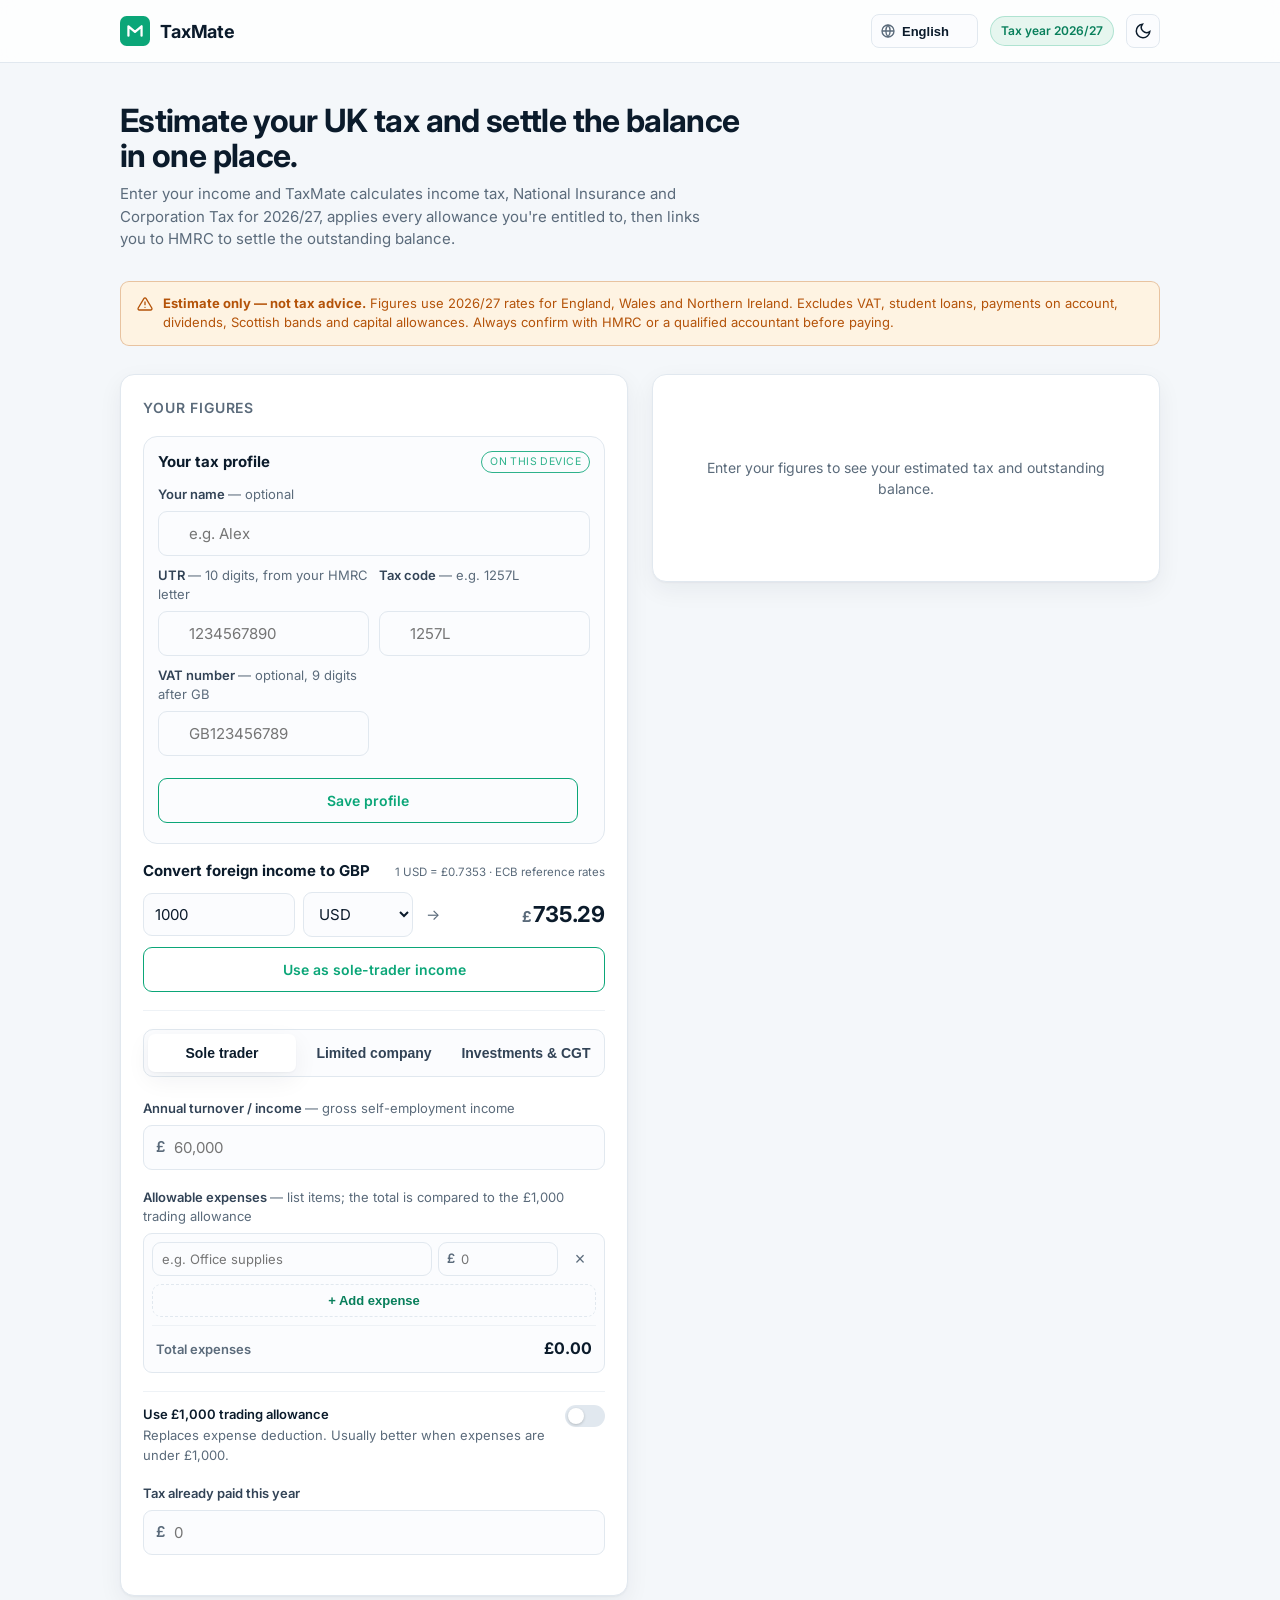
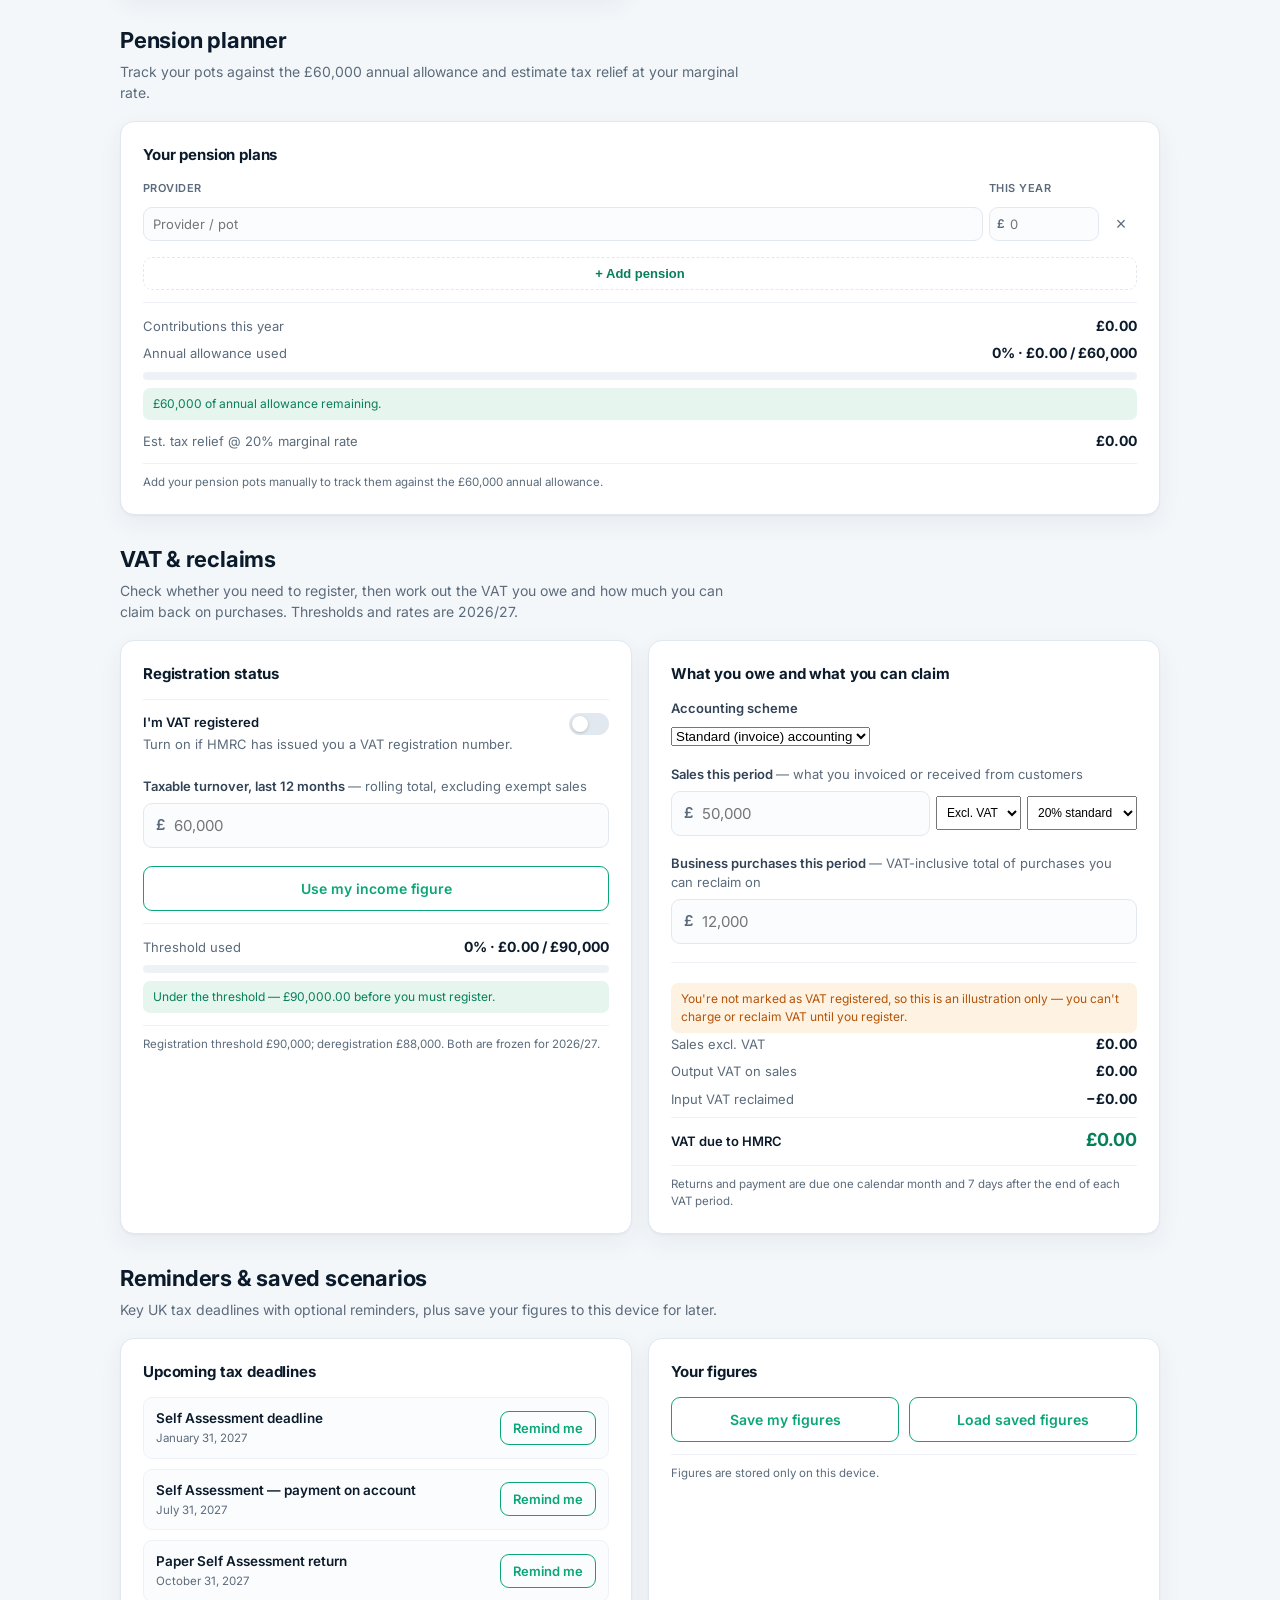
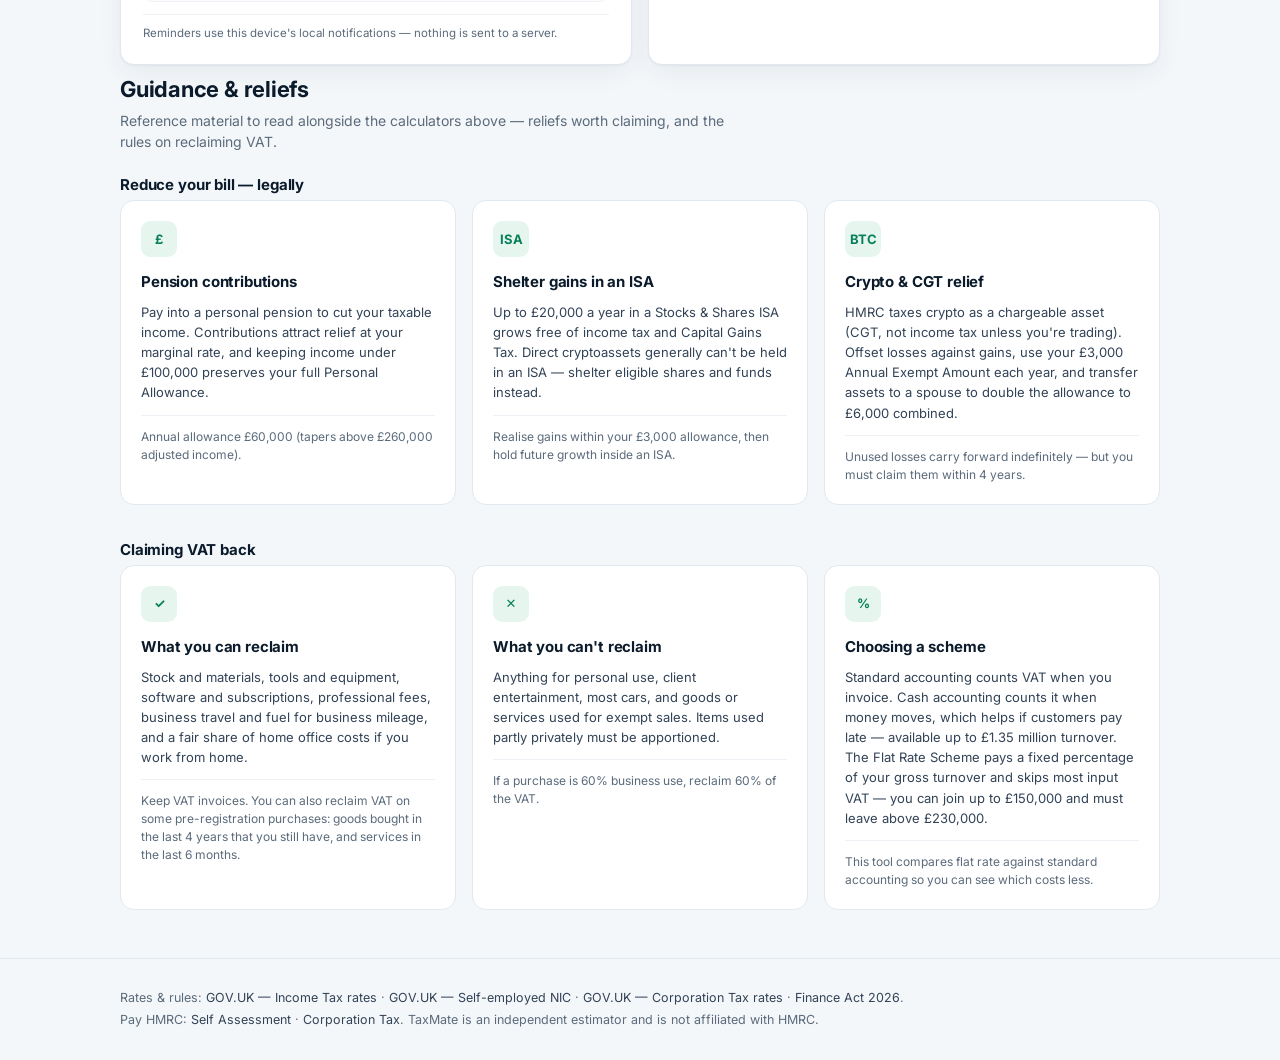
==== index.html @ 987acacc "add app files" ====
<!DOCTYPE html>
<html lang="en-GB">
<head>
<meta charset="UTF-8" />
<meta name="viewport" content="width=device-width, initial-scale=1.0" />
<title>TaxMate — UK Tax Estimator & Payment Hub</title>
<meta name="description" content="Estimate UK tax for sole traders and limited companies (2026/27) and generate a payment link for your outstanding balance." />
<link rel="preconnect" href="https://fonts.googleapis.com" />
<link rel="preconnect" href="https://fonts.gstatic.com" crossorigin />
<link href="https://fonts.googleapis.com/css2?family=Inter:wght@400;500;600;700&display=swap" rel="stylesheet" />
<link rel="stylesheet" href="styles.css" />
<link rel="icon" href="data:image/svg+xml,%3Csvg xmlns='http://www.w3.org/2000/svg' viewBox='0 0 32 32'%3E%3Crect width='32' height='32' rx='7' fill='%230BA678'/%3E%3Cpath d='M9 21V11l7 6 7-6v10' fill='none' stroke='%23fff' stroke-width='2.4' stroke-linecap='round' stroke-linejoin='round'/%3E%3C/svg%3E" />
<link rel="manifest" href="manifest.webmanifest" />
<meta name="theme-color" content="#0BA678" />
<link rel="apple-touch-icon" href="icons/apple-touch-icon.png" />
</head>
<body>
<header class="site">
  <div class="wrap header-row">
    <div class="brand">
      <svg viewBox="0 0 32 32" fill="none" aria-hidden="true">
        <rect width="32" height="32" rx="7" fill="var(--accent)"/>
        <path d="M9 21V11l7 6 7-6v10" fill="none" stroke="#fff" stroke-width="2.4" stroke-linecap="round" stroke-linejoin="round"/>
      </svg>
      <span class="brand-name">TaxMate</span>
    </div>
    <div class="header-right">
      <div class="lang-wrap">
        <span class="lang-globe" aria-hidden="true">
          <svg viewBox="0 0 24 24" width="16" height="16" fill="none" stroke="currentColor" stroke-width="2"><circle cx="12" cy="12" r="9"/><path d="M3 12h18M12 3a14 14 0 0 1 0 18M12 3a14 14 0 0 0 0 18"/></svg>
        </span>
        <select id="langSelect" class="lang-select" data-i18n-aria="langLabel" aria-label="Choose language"></select>
      </div>
      <span class="badge" data-i18n="taxYear">Tax year 2026/27</span>
      <button class="theme-btn" id="themeBtn" data-i18n-aria="toggleTheme" aria-label="Toggle theme">
        <svg id="themeIcon" width="18" height="18" viewBox="0 0 24 24" fill="none" stroke="currentColor" stroke-width="2" stroke-linecap="round"><path d="M21 12.79A9 9 0 1 1 11.21 3 7 7 0 0 0 21 12.79z"/></svg>
      </button>
    </div>
  </div>
</header>

<main class="wrap">
  <section class="hero">
    <h1 data-i18n="heroTitle">Estimate your UK tax and settle the balance in one place.</h1>
    <p class="sub" data-i18n="heroSub">Enter your income and TaxMate calculates income tax, National Insurance and Corporation Tax for 2026/27, applies every allowance you're entitled to, then hands you a payment link for the outstanding balance.</p>
  </section>

  <div class="disclaimer">
    <svg width="16" height="16" viewBox="0 0 24 24" fill="none" stroke="currentColor" stroke-width="2" stroke-linecap="round"><path d="M10.29 3.86 1.82 18a2 2 0 0 0 1.71 3h16.94a2 2 0 0 0 1.71-3L13.71 3.86a2 2 0 0 0-3.42 0z"/><line x1="12" y1="9" x2="12" y2="13"/><line x1="12" y1="17" x2="12.01" y2="17"/></svg>
    <span data-i18n-html="disclaimer">Estimate only — not tax advice. Figures use 2026/27 rates for England, Wales and Northern Ireland. Excludes VAT, student loans, payments on account, dividends, Scottish bands and capital allowances. Always confirm with HMRC or a qualified accountant before paying.</span>
  </div>

  <div class="grid">
    <!-- INPUTS -->
    <section class="panel panel-pad">
      <h2 data-i18n="yourFigures">Your figures</h2>

      <!-- On-device tax profile (account) -->
      <div class="profile-card">
        <div class="profile-head">
          <h3 data-i18n="profileTitle">Your tax profile</h3>
          <span class="profile-tag" data-i18n="profileTag">On this device</span>
        </div>
        <div class="profile-grid">
          <div class="field">
            <label for="name-input"><span data-i18n="profileName">Your name</span> <span class="hint" data-i18n="profileNameHint">— optional</span></label>
            <input type="text" id="name-input" placeholder="e.g. Alex" autocomplete="name" />
          </div>
          <div class="field">
            <label for="utr-input"><span data-i18n="profileUtr">UTR</span> <span class="hint" data-i18n="profileUtrHint">— 10 digits, from your HMRC letter</span></label>
            <input type="text" id="utr-input" inputmode="numeric" pattern="[0-9]{10}" maxlength="10" placeholder="1234567890" autocomplete="off" />
          </div>
          <div class="field">
            <label for="taxcode-input"><span data-i18n="profileTaxCode">Tax code</span> <span class="hint" data-i18n="profileTaxCodeHint">— e.g. 1257L</span></label>
            <input type="text" id="taxcode-input" placeholder="1257L" autocomplete="off" />
          </div>
          <div class="field">
            <label for="vatno-input"><span data-i18n="profileVatNo">VAT number</span> <span class="hint" data-i18n="profileVatNoHint">optional, 9 digits after GB</span></label>
            <input type="text" id="vatno-input" placeholder="GB123456789" autocomplete="off" />
          </div>
        </div>
        <div class="profile-actions">
          <button type="button" class="btn ghost" id="saveProfile" data-i18n="saveProfile">Save profile</button>
          <span class="profile-status" id="profileStatus"></span>
        </div>
        <div class="profile-note" id="profileNote"></div>
      </div>

      <!-- Convert foreign income to GBP (live ECB rates) -->
      <div class="fx-top">
        <div class="fx-top-head">
          <h3 data-i18n="fxTitle">Convert foreign income to GBP</h3>
          <span class="fx-meta" id="fx-meta" data-i18n="fxLoading">Loading live rates…</span>
        </div>
        <div class="fx-row">
          <input type="number" id="fx-amount" value="1000" min="0" step="50" inputmode="numeric" data-i18n-aria="fxAmountAria" aria-label="Amount to convert" />
          <select id="fx-from" data-i18n-aria="fxFromAria" aria-label="From currency"></select>
          <span class="fx-arrow">→</span>
          <div class="fx-gbp"><span class="pre">£</span><span id="fx-result">0.00</span></div>
        </div>
        <button type="button" class="btn ghost" id="fx-use" data-i18n="fxUseSole">Use as my income</button>
      </div>

      <div class="seg" role="tablist" aria-label="Business type">
        <button id="tab-sole" class="active" role="tab" aria-selected="true" data-i18n="tabSole">Sole trader</button>
        <button id="tab-ltd" role="tab" aria-selected="false" data-i18n="tabLtd">Limited company</button>
        <button id="tab-inv" role="tab" aria-selected="false" data-i18n="tabInv">Investments &amp; CGT</button>
      </div>

      <!-- Sole trader fields -->
      <div id="fields-sole">
        <div class="field">
          <label for="income-sole"><span data-i18n="incomeSole">Annual turnover / income</span> <span class="hint" data-i18n="incomeSoleHint">— gross self-employment income</span></label>
          <div class="input-wrap"><span class="pre">£</span><input type="number" id="income-sole" min="0" step="100" placeholder="60,000" inputmode="numeric" /></div>
        </div>
        <div class="field">
          <label><span data-i18n="expensesLabel">Allowable expenses</span> <span class="hint" data-i18n="expensesHintSole">— list items; the total is compared to the £1,000 trading allowance</span></label>
          <div class="exp-table">
            <div class="exp-rows" id="exp-rows-sole"></div>
            <button type="button" class="exp-add" id="exp-add-sole" data-i18n="addExpense">+ Add expense</button>
            <div class="exp-foot">
              <span class="exp-total-label" data-i18n="totalExpenses">Total expenses</span>
              <span class="exp-total-val" id="exp-total-sole">£0.00</span>
            </div>
            <div class="exp-status" id="exp-status-sole"></div>
          </div>
        </div>
        <div class="rec-hint" id="ta-hint"></div>
        <div class="switch-row">
          <div class="txt">
            <b data-i18n="taToggle">Use £1,000 trading allowance</b>
            <span data-i18n="taToggleSub">Replaces expense deduction. Usually better when expenses are under £1,000.</span>
          </div>
          <label class="switch">
            <input type="checkbox" id="use-ta" />
            <span class="track"><span class="thumb"></span></span>
          </label>
        </div>
        <div class="field" style="margin-top:6px">
          <label for="paid-sole" data-i18n="paidSole">Tax already paid this year</label>
          <div class="input-wrap"><span class="pre">£</span><input type="number" id="paid-sole" min="0" step="100" placeholder="0" inputmode="numeric" /></div>
        </div>
      </div>

      <!-- Limited company fields -->
      <div id="fields-ltd" style="display:none">
        <div class="field">
          <label for="revenue-ltd"><span data-i18n="revenueLtd">Company revenue</span> <span class="hint" data-i18n="revenueLtdHint">— gross sales / turnover</span></label>
          <div class="input-wrap"><span class="pre">£</span><input type="number" id="revenue-ltd" min="0" step="100" placeholder="120,000" inputmode="numeric" /></div>
        </div>
        <div class="field">
          <label><span data-i18n="expensesLabel">Allowable expenses</span> <span class="hint" data-i18n="expensesHintLtd">— list items; the total reduces taxable profit</span></label>
          <div class="exp-table">
            <div class="exp-rows" id="exp-rows-ltd"></div>
            <button type="button" class="exp-add" id="exp-add-ltd" data-i18n="addExpense">+ Add expense</button>
            <div class="exp-foot">
              <span class="exp-total-label" data-i18n="totalExpenses">Total expenses</span>
              <span class="exp-total-val" id="exp-total-ltd">£0.00</span>
            </div>
          </div>
        </div>
        <div class="field">
          <label for="paid-ltd" data-i18n="paidLtd">Corporation Tax already paid</label>
          <div class="input-wrap"><span class="pre">£</span><input type="number" id="paid-ltd" min="0" step="100" placeholder="0" inputmode="numeric" /></div>
        </div>
      </div>

      <!-- Investments & CGT fields -->
      <div id="fields-inv" style="display:none">
        <div class="field">
          <label for="gains-inv"><span data-i18n="gainsInv">Total capital gains this year</span> <span class="hint" data-i18n="gainsInvHint">— crypto, shares, funds disposed</span></label>
          <div class="input-wrap"><span class="pre">£</span><input type="number" id="gains-inv" min="0" step="100" placeholder="20,000" inputmode="numeric" /></div>
        </div>
        <div class="field">
          <label for="losses-inv"><span data-i18n="lossesInv">Capital losses this year</span> <span class="hint" data-i18n="lossesInvHint">— offsets gains before the £3,000 allowance</span></label>
          <div class="input-wrap"><span class="pre">£</span><input type="number" id="losses-inv" min="0" step="100" placeholder="2,000" inputmode="numeric" /></div>
        </div>
        <div class="field">
          <label for="other-inc-inv"><span data-i18n="otherIncInv">Your other income</span> <span class="hint" data-i18n="otherIncInvHint">— salary/trading profits, sets your CGT band</span></label>
          <div class="input-wrap"><span class="pre">£</span><input type="number" id="other-inc-inv" min="0" step="100" placeholder="35,000" inputmode="numeric" /></div>
        </div>
        <div class="field">
          <label for="paid-inv" data-i18n="paidInv">CGT already paid</label>
          <div class="input-wrap"><span class="pre">£</span><input type="number" id="paid-inv" min="0" step="100" placeholder="0" inputmode="numeric" /></div>
        </div>
      </div>
    </section>

    <!-- RESULTS -->
    <section class="results">
      <div class="panel panel-pad" id="results">
        <div class="empty-state" id="emptyState" data-i18n="emptyState">Enter your figures to see your estimated tax and outstanding balance.</div>
      </div>
    </section>
  </div>

  <!-- Tools & connections -->
  <section class="tools">
    <h2 class="tips-title" data-i18n="toolsTitle">Tools &amp; connections</h2>
    <p class="tips-sub" data-i18n="toolsSub">The pension planner tracks your pots against the £60,000 annual allowance and estimates tax relief at your marginal rate. Live provider connections are on the roadmap — add your pots manually for now.</p>
    <div class="tool-grid single">
      <div class="card panel-pad">
        <h3 data-i18n="pensionPlans">Your pension plans</h3>
        <div class="pp-rows" id="pp-rows"></div>
        <button type="button" class="exp-add" id="pp-add" data-i18n="addPension">+ Add pension</button>
        <div class="pp-totals" id="pp-totals"></div>
        <div class="pp-note" data-i18n="pensionNote">Add your pension pots manually to track them against the £60,000 annual allowance.</div>
      </div>
    </div>
  </section>
  <!-- VAT & reclaims -->
  <section class="tools" id="vat-section">
    <h2 class="tips-title" data-i18n="vatTitle">VAT &amp; reclaims</h2>
    <p class="tips-sub" data-i18n="vatSub">Check whether you need to register, then work out the VAT you owe and how much you can claim back on purchases. Thresholds and rates are 2026/27.</p>
    <div class="tool-grid">

      <!-- Registration status -->
      <div class="card panel-pad">
        <h3 data-i18n="vatStatusTitle">Registration status</h3>
        <div class="switch-row">
          <div class="txt">
            <b data-i18n="vatRegToggle">I'm VAT registered</b>
            <span data-i18n="vatRegToggleSub">Turn on if HMRC has issued you a VAT registration number.</span>
          </div>
          <label class="switch">
            <input type="checkbox" id="vat-registered" />
            <span class="track"><span class="thumb"></span></span>
          </label>
        </div>
        <div class="field" style="margin-top:10px">
          <label for="vat-turnover"><span data-i18n="vatTurnoverLabel">Taxable turnover, last 12 months</span> <span class="hint" data-i18n="vatTurnoverHint">rolling total, excluding exempt sales</span></label>
          <div class="input-wrap"><span class="pre">£</span><input type="number" id="vat-turnover" min="0" step="1000" placeholder="60,000" inputmode="numeric" /></div>
        </div>
        <button type="button" class="btn ghost" id="vat-use-income" data-i18n="vatUseIncome">Use my income figure</button>
        <div class="pp-totals" id="vat-threshold-out"></div>
      </div>

      <!-- VAT calculator -->
      <div class="card panel-pad">
        <h3 data-i18n="vatCalcTitle">What you owe and what you can claim</h3>
        <div class="field">
          <label for="vat-scheme" data-i18n="vatSchemeLabel">VAT scheme</label>
          <select id="vat-scheme">
            <option value="standard" data-i18n="vatSchemeStandard">Standard (invoice) accounting</option>
            <option value="cash" data-i18n="vatSchemeCash">Cash accounting</option>
            <option value="flat" data-i18n="vatSchemeFlat">Flat Rate Scheme</option>
          </select>
        </div>

        <!-- Standard / cash inputs -->
        <div id="vat-standard-fields">
          <div class="field">
            <label for="vat-sales"><span data-i18n="vatSalesLabel">Your sales</span> <span class="hint" data-i18n="vatSalesHint">what you invoiced customers</span></label>
            <div class="vat-inline">
              <div class="input-wrap"><span class="pre">£</span><input type="number" id="vat-sales" min="0" step="500" placeholder="50,000" inputmode="numeric" /></div>
              <select id="vat-sales-basis" data-i18n-aria="vatBasisAria" aria-label="Sales figure basis">
                <option value="net" data-i18n="vatBasisNet">excludes VAT</option>
                <option value="gross" data-i18n="vatBasisGross">includes VAT</option>
              </select>
              <select id="vat-sales-rate" data-i18n-aria="vatRateAria" aria-label="VAT rate on sales">
                <option value="0.2" data-i18n="vatRate20">Standard 20%</option>
                <option value="0.05" data-i18n="vatRate5">Reduced 5%</option>
                <option value="0" data-i18n="vatRate0">Zero rated 0%</option>
              </select>
            </div>
          </div>
          <div class="field">
            <label for="vat-purchases"><span data-i18n="vatPurchasesLabel">VAT-bearing purchases</span> <span class="hint" data-i18n="vatPurchasesHint">total you paid including VAT, business use only</span></label>
            <div class="input-wrap"><span class="pre">£</span><input type="number" id="vat-purchases" min="0" step="500" placeholder="12,000" inputmode="numeric" /></div>
          </div>
        </div>

        <!-- Flat rate inputs -->
        <div id="vat-flat-fields" style="display:none">
          <div class="field">
            <label for="vat-sector"><span data-i18n="vatSectorLabel">Your trade sector</span> <span class="hint" data-i18n="vatSectorHint">HMRC sets the percentage for each sector</span></label>
            <select id="vat-sector"></select>
          </div>
          <div class="field">
            <label for="vat-flat-turnover"><span data-i18n="vatFlatTurnoverLabel">Flat rate turnover</span> <span class="hint" data-i18n="vatFlatTurnoverHint">your sales including the VAT you charged</span></label>
            <div class="vat-inline">
              <div class="input-wrap"><span class="pre">£</span><input type="number" id="vat-flat-turnover" min="0" step="500" placeholder="60,000" inputmode="numeric" /></div>
              <select id="vat-flat-basis" data-i18n-aria="vatBasisAria" aria-label="Turnover figure basis">
                <option value="gross" data-i18n="vatBasisGross">includes VAT</option>
                <option value="net" data-i18n="vatBasisNet">excludes VAT</option>
              </select>
            </div>
          </div>
          <div class="switch-row">
            <div class="txt">
              <b data-i18n="vatFirstYear">First year of VAT registration</b>
              <span data-i18n="vatFirstYearSub">Takes 1% off your flat rate until your first anniversary.</span>
            </div>
            <label class="switch">
              <input type="checkbox" id="vat-first-year" />
              <span class="track"><span class="thumb"></span></span>
            </label>
          </div>
          <div class="switch-row">
            <div class="txt">
              <b data-i18n="vatLimitedCost">Limited cost business</b>
              <span data-i18n="vatLimitedCostSub">Goods cost under 2% of turnover, or under £1,000 a year. Forces the 16.5% rate.</span>
            </div>
            <label class="switch">
              <input type="checkbox" id="vat-limited-cost" />
              <span class="track"><span class="thumb"></span></span>
            </label>
          </div>
        </div>

        <div class="pp-totals" id="vat-calc-out"></div>
        <div class="pp-note" id="vat-calc-note" data-i18n="vatDeadlineNote">VAT returns and payment are usually due one calendar month and 7 days after the end of each accounting period.</div>
      </div>
    </div>

  </section>

  <!-- Reminders & saved scenarios -->
  <section class="tools">
    <h2 class="tips-title" data-i18n="remindersTitle">Reminders &amp; saved scenarios</h2>
    <p class="tips-sub" data-i18n="remindersSub">Key UK tax deadlines with optional reminders, plus save your figures to this device for later.</p>
    <div class="tool-grid">
      <div class="card panel-pad">
        <h3 data-i18n="deadlinesTitle">Upcoming tax deadlines</h3>
        <ul class="deadlines" id="deadlineList"></ul>
        <div class="pp-note" data-i18n="deadlinesNote">Reminders use this device's local notifications — nothing is sent to a server.</div>
      </div>
      <div class="card panel-pad">
        <h3 data-i18n="yourFigures">Your figures</h3>
        <div class="save-row">
          <button type="button" class="btn ghost" id="saveFigures" data-i18n="saveFiguresBtn">Save my figures</button>
          <button type="button" class="btn ghost" id="loadFigures" data-i18n="loadFiguresBtn">Load saved figures</button>
        </div>
        <div class="pp-note" id="saveStatus" data-i18n="figuresStoredNote">Figures are stored only on this device.</div>
      </div>
    </div>
  </section>

  <!-- Guidance & reliefs (reference material) -->
  <section class="tips" id="guide-section">
    <h2 class="tips-title" data-i18n="guideTitle">Guidance &amp; reliefs</h2>
    <p class="tips-sub" data-i18n="guideSub">Reference material to read alongside the calculators above — reliefs worth claiming, and the rules on reclaiming VAT.</p>
    <h3 class="guide-group" data-i18n="tipsTitle">Reduce your bill — legally</h3>
    <div class="tip-cards" id="tipCards">
      <article class="tip-card" id="tip-pension">
        <div class="tip-icon">£</div>
        <h3 data-i18n="tipPensionTitle">Pension contributions</h3>
        <p id="tip-pension-body" class="tip-body" data-i18n="tipPensionBody">Pay into a personal pension to cut your taxable income. Contributions attract relief at your marginal rate, and keeping income under £100,000 preserves your full Personal Allowance.</p>
        <div class="tip-note" data-i18n="tipPensionNote">Annual allowance £60,000 (tapers above £260,000 adjusted income).</div>
      </article>
      <article class="tip-card" id="tip-isa">
        <div class="tip-icon">ISA</div>
        <h3 data-i18n="tipIsaTitle">Shelter gains in an ISA</h3>
        <p class="tip-body" data-i18n="tipIsaBody">Up to £20,000 a year in a Stocks &amp; Shares ISA grows free of income tax and Capital Gains Tax — dividends and disposals inside the wrapper never touch your £3,000 CGT allowance or your tax bands. Direct cryptoassets generally can’t be held in an ISA, so shelter eligible shares and funds instead.</p>
        <div class="tip-note" data-i18n="tipIsaNote">“Bed &amp; ISA”: realise gains within your £3,000 allowance, then hold future growth inside an ISA — repurchases made inside an ISA fall outside the 30-day matching rules.</div>
      </article>
      <article class="tip-card" id="tip-crypto">
        <div class="tip-icon">BTC</div>
        <h3 data-i18n="tipCryptoTitle">Crypto &amp; CGT relief</h3>
        <p class="tip-body" data-i18n="tipCryptoBody">HMRC taxes crypto as a chargeable asset (CGT, not income tax unless you’re trading). Offset losses against gains, use your £3,000 Annual Exempt Amount each year, and transfer assets to a spouse to double the allowance to £6,000 combined.</p>
        <div class="tip-note" data-i18n="tipCryptoNote">Unused losses carry forward indefinitely — but you must claim them to HMRC (form SA108) within 4 years of the disposal; once claimed, they offset future gains.</div>
      </article>
    </div>
    <h3 class="guide-group" data-i18n="guideVatGroup">Claiming VAT back</h3>
    <div class="tip-cards">
      <article class="tip-card">
        <div class="tip-icon">✓</div>
        <h3 data-i18n="vatCanTitle">What you can reclaim</h3>
        <p class="tip-body" data-i18n="vatCanBody">Stock and materials, tools and equipment, software and subscriptions, professional fees, business travel and fuel for business mileage, and a fair share of home office costs if you work from home.</p>
        <div class="tip-note" data-i18n="vatCanNote">Keep VAT invoices. You can also reclaim VAT on some pre-registration purchases: goods bought in the last 4 years that you still have, and services in the last 6 months.</div>
      </article>
      <article class="tip-card">
        <div class="tip-icon">✕</div>
        <h3 data-i18n="vatCantTitle">What you can't reclaim</h3>
        <p class="tip-body" data-i18n="vatCantBody">Anything for personal use, client entertainment, most cars, and goods or services used for exempt sales. Items used partly privately must be apportioned.</p>
        <div class="tip-note" data-i18n="vatCantNote">If a purchase is 60% business use, reclaim 60% of the VAT.</div>
      </article>
      <article class="tip-card">
        <div class="tip-icon">%</div>
        <h3 data-i18n="vatSchemesTitle">Choosing a scheme</h3>
        <p class="tip-body" data-i18n="vatSchemesBody">Standard accounting counts VAT when you invoice. Cash accounting counts it when money moves, which helps if customers pay late — available up to £1.35 million turnover. The Flat Rate Scheme pays a fixed percentage of your gross turnover and skips most input VAT — you can join up to £150,000 and must leave above £230,000.</p>
        <div class="tip-note" data-i18n="vatSchemesNote">This tool compares flat rate against standard accounting so you can see which costs less.</div>
      </article>
    </div>
  </section>
</main>

<!-- Mock checkout removed for App Store version -->

<footer class="site">
  <div class="wrap">
    <div class="srcs">
      Rates &amp; rules: <a href="https://www.gov.uk/income-tax-rates" target="_blank" rel="noopener">GOV.UK — Income Tax rates</a> ·
      <a href="https://www.gov.uk/self-employed-national-insurance-rates" target="_blank" rel="noopener">GOV.UK — Self-employed NIC</a> ·
      <a href="https://www.gov.uk/government/publications/rates-and-allowances-corporation-tax/rates-and-allowances-corporation-tax" target="_blank" rel="noopener">GOV.UK — Corporation Tax rates</a> ·
      <a href="https://www.legislation.gov.uk/ukpga/2026/11/part/1/crossheading/corporation-tax-charge-and-rates/enacted" target="_blank" rel="noopener">Finance Act 2026</a>.<br/>
      Pay HMRC: <a href="https://www.gov.uk/pay-self-assessment-tax-bill" target="_blank" rel="noopener">Self Assessment</a> ·
      <a href="https://www.gov.uk/pay-corporation-tax" target="_blank" rel="noopener">Corporation Tax</a>. TaxMate is an independent estimator and is not affiliated with HMRC.
    </div>
  </div>
</footer>

<script src="tax.js"></script>
<script src="lang.js"></script>
<script src="app.js"></script>
<script>
  if ('serviceWorker' in navigator) {
    window.addEventListener('load', function () {
      navigator.serviceWorker.register('sw.js').catch(function () {});
    });
  }
</script>
<script data-pplx-inline-edit>
(function () {
  if (window === window.top) return;

  const allowedParentOrigins = ["https://www.perplexity.ai","https://perplexity.ai","https://testing.perplexity.ai","https://staging.perplexity.ai","https://*.preview.i.perplexity.ai","http://perplexity.localhost","http://localhost:1420","http://127.0.0.1:1420","http://localhost:3000","http://127.0.0.1:3000","http://localhost:5173","http://127.0.0.1:5173"];
  const MAX_FONT_BYTES = 500 * 1024;
  const MAX_TOTAL_FONT_BYTES = 2 * 1024 * 1024;
  let scrollForwarding = false;
  let scrollRaf = 0;
  let trustedTopOrigin = null;

  // Allow entries like "https://*.preview.i.perplexity.ai" — the wildcard
  // matches a single DNS label (no dots), so "https://*.foo" cannot stretch
  // across multiple labels.
  function matchesAllowedOrigin(origin) {
    if (!origin) return false;
    for (const entry of allowedParentOrigins) {
      if (!entry.includes("*")) {
        if (entry === origin) return true;
        continue;
      }
      const pattern = new RegExp(
        "^" +
          entry.replace(/[.+?^${}()|[\]\\]/g, "\\$&").replace(/\*/g, "[^.]+") +
          "$",
      );
      if (pattern.test(origin)) return true;
    }
    return false;
  }

  // Trust decision: when the sender is same-origin-visible (event.origin is a
  // real origin like https://www.perplexity.ai) we trust event.origin directly.
  // When event.origin is "null" (opaque broker srcdoc), we fall back to the
  // broker's stamped `parentOrigin` to identify the top window. The fallback
  // is claim-only — we rely on the browser's native `targetOrigin` enforcement
  // on the response path (see postToTrustedTop) to ensure replies can't be
  // delivered to anyone but the actual top window of that claimed origin.
  function getTrustedParentOrigin(event) {
    const forwardedParentOrigin =
      typeof event.data.parentOrigin === "string" ? event.data.parentOrigin : null;
    const parentOrigin = event.origin === "null" ? forwardedParentOrigin : event.origin;
    return matchesAllowedOrigin(parentOrigin) ? parentOrigin : null;
  }

  // All responses go to window.top with targetOrigin = the allowlisted origin.
  // An attacker that iframes us inside their own null-origin broker can claim
  // any parentOrigin they like, but the browser will drop the reply whenever
  // the real top's origin doesn't match — so the screenshot never leaves.
  function postToTrustedTop(message) {
    if (!trustedTopOrigin) return;
    try {
      window.top.postMessage(message, trustedTopOrigin);
    } catch (_error) {}
  }

  function inlineAll(original, clone) {
    if (original.nodeType !== 1 || clone.nodeType !== 1) return;

    try {
      const computedStyle = getComputedStyle(original);
      // cssText on a computed style is the serialized declaration in modern
      // Chromium/Safari — a single read beats enumerating ~400 longhand
      // properties. Firefox returns "" here, so we fall back on empty.
      const serialized = computedStyle.cssText;
      if (serialized) {
        clone.style.cssText = serialized;
      } else {
        const parts = new Array(computedStyle.length);
        for (let index = 0; index < computedStyle.length; index += 1) {
          const property = computedStyle[index];
          parts[index] = `${property}:${computedStyle.getPropertyValue(property)};`;
        }
        clone.style.cssText = parts.join("");
      }
    } catch (_error) {}

    const originalChildren = original.children;
    const clonedChildren = clone.children;
    for (
      let index = 0;
      index < originalChildren.length && index < clonedChildren.length;
      index += 1
    ) {
      inlineAll(originalChildren[index], clonedChildren[index]);
    }
  }

  function extractFontUrl(srcValue) {
    const matches = [
      ...srcValue.matchAll(
        /url\(["']?([^"')]+)["']?\)(?:\s*format\(["']?([^"')]+)["']?\))?/gi,
      ),
    ];
    if (matches.length === 0) return null;
    const woff2 = matches.find((m) => m[2] && m[2].toLowerCase().includes("woff2"));
    if (woff2) return woff2[1];
    const woff = matches.find((m) => m[2] && m[2].toLowerCase().includes("woff"));
    if (woff) return woff[1];
    return matches[0][1];
  }

  // Cache resolved font URL -> data URI across captures. Fonts on a page
  // essentially never change, and a batch run emits multiple captures back to
  // back — without this we'd refetch + re-base64 every time.
  const fontDataUriCache = new Map();
  const SRC_DECLARATION_RE = /src\s*:\s*[^;}]+/i;

  async function fetchAsDataUri(url) {
    if (fontDataUriCache.has(url)) return fontDataUriCache.get(url);
    let dataUri = null;
    try {
      const response = await fetch(url, { mode: "cors", credentials: "omit" });
      if (response.ok) {
        const blob = await response.blob();
        if (blob.size <= MAX_FONT_BYTES) {
          dataUri = await new Promise((resolve) => {
            const reader = new FileReader();
            reader.onloadend = () =>
              resolve(typeof reader.result === "string" ? reader.result : null);
            reader.onerror = () => resolve(null);
            reader.readAsDataURL(blob);
          });
        }
      }
    } catch (_error) {
      dataUri = null;
    }
    fontDataUriCache.set(url, dataUri);
    return dataUri;
  }

  function collectFontFaceRuleTexts() {
    const rules = [];
    for (const sheet of document.styleSheets) {
      let cssRules;
      try {
        cssRules = sheet.cssRules;
      } catch (_error) {
        continue;
      }
      if (!cssRules) continue;
      for (const rule of cssRules) {
        const cssText = rule.cssText || "";
        if (cssText.startsWith("@font-face")) rules.push(cssText);
      }
    }
    return rules;
  }

  async function buildInlinedFontCss() {
    const ruleTexts = collectFontFaceRuleTexts();
    if (ruleTexts.length === 0) return null;

    const resolved = ruleTexts.map((cssText) => {
      if (!SRC_DECLARATION_RE.test(cssText)) return null;
      const srcMatch = cssText.match(/src\s*:\s*([^;}]+)[;}]/i);
      if (!srcMatch) return null;
      const url = extractFontUrl(srcMatch[1]);
      if (!url) return null;
      try {
        return { cssText, url: new URL(url, document.baseURI).href };
      } catch (_error) {
        return null;
      }
    });

    const dataUris = await Promise.all(
      resolved.map((entry) => (entry ? fetchAsDataUri(entry.url) : Promise.resolve(null))),
    );

    const inlined = [];
    let totalBytes = 0;
    for (let index = 0; index < resolved.length; index += 1) {
      const entry = resolved[index];
      const dataUri = dataUris[index];
      if (!entry || !dataUri) continue;
      const approxBytes = dataUri.length * 0.75;
      if (totalBytes + approxBytes > MAX_TOTAL_FONT_BYTES) break;
      totalBytes += approxBytes;
      inlined.push(entry.cssText.replace(SRC_DECLARATION_RE, `src: url("${dataUri}")`));
    }
    return inlined.length > 0 ? inlined.join("\n") : null;
  }

  function stripExternal(clone) {
    const images = clone.querySelectorAll("img");
    for (let index = 0; index < images.length; index += 1) {
      const src = images[index].getAttribute("src");
      if (src && !src.startsWith("data:")) images[index].removeAttribute("src");
    }

    const elements = clone.querySelectorAll("*");
    for (let index = 0; index < elements.length; index += 1) {
      const style = elements[index].style.cssText;
      if (style && style.includes("url(")) {
        elements[index].style.cssText = style.replace(
          /url\(["']?(?!data:)[^)"']*["']?\)/gi,
          "none",
        );
      }
    }
  }

  function emitScroll() {
    scrollRaf = 0;
    if (!scrollForwarding) return;
    postToTrustedTop({
      type: "INLINE_EDIT_SCROLL",
      scrollX: window.scrollX,
      scrollY: window.scrollY,
    });
  }

  window.addEventListener(
    "scroll",
    function () {
      if (!scrollForwarding || scrollRaf) return;
      scrollRaf = requestAnimationFrame(emitScroll);
    },
    { passive: true, capture: true },
  );

  async function handleCaptureRequest(event) {
    const requestId = event.data.requestId;
    const scrollX = window.scrollX;
    const scrollY = window.scrollY;
    const width = window.innerWidth;
    const height = window.innerHeight;

    function postResult(dataUrl) {
      postToTrustedTop({
        type: "INLINE_EDIT_SCREENSHOT_RESULT",
        requestId,
        dataUrl,
        scrollX,
        scrollY,
      });
    }

    try {
      // Wait for any pending web fonts to resolve so both inline metrics and
      // the @font-face inlining below see the same loaded faces.
      if (document.fonts && document.fonts.ready) {
        try {
          await document.fonts.ready;
        } catch (_error) {}
      }

      const clone = document.documentElement.cloneNode(true);
      inlineAll(document.documentElement, clone);

      const removedNodes = clone.querySelectorAll("script,link[rel=\"stylesheet\"],style");
      for (let index = 0; index < removedNodes.length; index += 1) {
        removedNodes[index].remove();
      }

      stripExternal(clone);

      // Re-embed web fonts as data-URI @font-face rules so the SVG rasterizer
      // can resolve them — external font URLs aren't fetched during
      // foreignObject rendering, which would otherwise force a fallback face
      // and change text metrics.
      const inlinedFontCss = await buildInlinedFontCss();
      if (inlinedFontCss) {
        const styleEl = document.createElement("style");
        styleEl.textContent = inlinedFontCss;
        const head = clone.querySelector("head");
        if (head) head.appendChild(styleEl);
        else clone.insertBefore(styleEl, clone.firstChild);
      }

      const html = new XMLSerializer().serializeToString(clone);
      const svg =
        `<svg xmlns="http://www.w3.org/2000/svg" width="${width}" height="${height}">` +
        '<foreignObject width="100%" height="100%">' +
        `<div xmlns="http://www.w3.org/1999/xhtml" style="width:${width}px;height:${height}px;overflow:hidden">` +
        `<div style="position:relative;left:-${scrollX}px;top:-${scrollY}px">` +
        html +
        "</div></div></foreignObject></svg>";
      const svgUrl = `data:image/svg+xml;charset=utf-8,${encodeURIComponent(svg)}`;
      const image = new Image();
      image.onload = function () {
        const canvas = document.createElement("canvas");
        canvas.width = width;
        canvas.height = height;
        canvas.getContext("2d").drawImage(image, 0, 0);
        postResult(canvas.toDataURL("image/png"));
      };
      image.onerror = function () {
        postResult(null);
      };
      image.src = svgUrl;
    } catch (_error) {
      postResult(null);
    }
  }

  window.addEventListener("message", function (event) {
    if (!event.data) return;
    // Only accept messages from the direct parent frame. Blocks sibling /
    // unrelated-window postMessage senders that could otherwise reach us.
    if (event.source !== window.parent) return;

    const trustedParentOrigin = getTrustedParentOrigin(event);
    if (!trustedParentOrigin) return;
    trustedTopOrigin = trustedParentOrigin;

    if (event.data.type === "INLINE_EDIT_SCROLL_START") {
      scrollForwarding = true;
      emitScroll();
      return;
    }

    if (event.data.type === "INLINE_EDIT_SCROLL_STOP") {
      scrollForwarding = false;
      if (scrollRaf) cancelAnimationFrame(scrollRaf);
      scrollRaf = 0;
      return;
    }

    if (event.data.type !== "INLINE_EDIT_CAPTURE_REQUEST") return;

    handleCaptureRequest(event);
  });
})();


</script></body>
</html>
---- styles.css ----
/* TaxMate — fintech calculator UI */
:root {
  --bg: #F4F7FA;
  --surface: #FFFFFF;
  --surface-2: #FBFCFE;
  --ink: #0B1B2B;
  --ink-2: #324356;
  --muted: #5B6B7B;
  --border: #E1E8EF;
  --border-2: #EEF2F6;
  --accent: #0BA678;
  --accent-strong: #087F5B;
  --accent-soft: #E6F6EF;
  --warn: #B45309;
  --warn-soft: #FEF3E2;
  --shadow: 0 1px 2px rgba(11,27,43,.04), 0 8px 24px rgba(11,27,43,.06);
  --radius: 14px;
  --radius-sm: 9px;
  font-family: "Inter", "SF Pro Text", system-ui, -apple-system, Segoe UI, Roboto, sans-serif;
}
[data-theme="dark"] {
  --bg: #0E1419;
  --surface: #161E26;
  --surface-2: #1B2430;
  --ink: #E6EDF3;
  --ink-2: #B6C2D0;
  --muted: #8B98A5;
  --border: #243041;
  --border-2: #1F2A37;
  --accent: #2DD4A7;
  --accent-strong: #2DD4A7;
  --accent-soft: #122421;
  --warn: #FBBF24;
  --warn-soft: #221C0A;
  --shadow: 0 1px 2px rgba(0,0,0,.3), 0 8px 24px rgba(0,0,0,.35);
}

* { box-sizing: border-box; margin: 0; padding: 0; }
html { -webkit-text-size-adjust: 100%; }
body {
  background: var(--bg);
  color: var(--ink);
  line-height: 1.5;
  min-height: 100vh;
  font-size: 15px;
}
a { color: var(--accent-strong); text-decoration: none; }
a:hover { text-decoration: underline; }

.wrap { max-width: 1080px; margin: 0 auto; padding: 0 20px; }

/* Header */
header.site {
  border-bottom: 1px solid var(--border);
  background: color-mix(in srgb, var(--surface) 80%, transparent);
  backdrop-filter: blur(8px);
  position: sticky; top: 0; z-index: 50;
}
.header-row { display: flex; align-items: center; justify-content: space-between; height: 62px; }
.brand { display: flex; align-items: center; gap: 10px; font-weight: 700; letter-spacing: -0.01em; }
.brand svg { width: 30px; height: 30px; }
.brand-name { font-size: 18px; }
.header-right { display: flex; align-items: center; gap: 12px; }
.badge {
  font-size: 12px; font-weight: 600; color: var(--muted);
  background: var(--accent-soft); color: var(--accent-strong);
  padding: 5px 10px; border-radius: 999px; border: 1px solid color-mix(in srgb, var(--accent) 25%, transparent);
}
.theme-btn {
  background: var(--surface-2); border: 1px solid var(--border); color: var(--ink);
  width: 34px; height: 34px; border-radius: 8px; cursor: pointer; display: grid; place-items: center;
}
.theme-btn:hover { border-color: var(--accent); }
.lang-wrap {
  display: flex; align-items: center; gap: 6px;
  background: var(--surface-2); border: 1px solid var(--border);
  border-radius: 8px; padding: 0 8px; height: 34px;
}
.lang-globe { color: var(--muted); display: grid; place-items: center; }
.lang-select {
  appearance: none; -webkit-appearance: none;
  background: transparent; border: 0; color: var(--ink);
  font-size: 13px; font-weight: 600; cursor: pointer; height: 100%;
  max-width: 130px; padding-right: 2px;
}
.lang-select:focus { outline: 2px solid var(--accent); border-radius: 6px; }
@media (max-width: 560px) { .badge { display: none; } .lang-select { max-width: 108px; } }

/* Hero */
.hero { padding: 40px 0 8px; }
.hero h1 { font-size: 32px; letter-spacing: -0.02em; line-height: 1.1; max-width: 640px; }
.hero p.sub { color: var(--muted); margin-top: 10px; max-width: 580px; font-size: 15px; }

/* Disclaimer */
.disclaimer {
  margin: 22px 0 28px; background: var(--warn-soft); border: 1px solid color-mix(in srgb, var(--warn) 30%, transparent);
  color: var(--warn); padding: 12px 16px; border-radius: var(--radius-sm); font-size: 13px;
  display: flex; gap: 10px; align-items: flex-start;
}
.disclaimer svg { flex-shrink: 0; margin-top: 2px; }

/* Layout */
.grid { display: grid; grid-template-columns: 1fr 1fr; gap: 24px; align-items: start; }
@media (max-width: 860px) { .grid { grid-template-columns: 1fr; } }

.panel { background: var(--surface); border: 1px solid var(--border); border-radius: var(--radius); box-shadow: var(--shadow); }
.panel-pad { padding: 22px; }
.panel h2 { font-size: 14px; text-transform: uppercase; letter-spacing: 0.06em; color: var(--muted); margin-bottom: 18px; font-weight: 600; }

/* Segmented control */
.seg { display: grid; grid-template-columns: repeat(3, 1fr); gap: 4px; background: var(--surface-2); border: 1px solid var(--border); padding: 4px; border-radius: 10px; margin-bottom: 22px; }
.seg button {
  border: none; background: transparent; color: var(--ink-2); padding: 11px 8px; border-radius: 7px;
  font-size: 14px; font-weight: 600; cursor: pointer; transition: all .15s;
}
.seg button.active { background: var(--surface); color: var(--ink); box-shadow: var(--shadow); }
.seg button:hover:not(.active) { color: var(--ink); }

/* Fields */
.field { margin-bottom: 18px; }
.field label { display: block; font-size: 13px; font-weight: 600; color: var(--ink-2); margin-bottom: 6px; }
.field .hint { font-weight: 400; color: var(--muted); }
.hint::before { content: "— "; }
.input-wrap { position: relative; }
.input-wrap .pre { position: absolute; left: 13px; top: 50%; transform: translateY(-50%); color: var(--muted); font-weight: 600; font-size: 15px; }
input[type="number"], input[type="text"] {
  width: 100%; padding: 12px 13px 12px 30px; border: 1px solid var(--border); border-radius: var(--radius-sm);
  background: var(--surface-2); color: var(--ink); font-size: 15px; font-family: inherit; transition: border .15s, box-shadow .15s;
}
input[type="number"]:focus, input[type="text"]:focus { outline: none; border-color: var(--accent); box-shadow: 0 0 0 3px var(--accent-soft); }
input[type="number"]::-webkit-outer-spin-button, input[type="number"]::-webkit-inner-spin-button { -webkit-appearance: none; margin: 0; }
input[type="number"] { -moz-appearance: textfield; }

/* Switch */
.switch-row { display: flex; align-items: flex-start; justify-content: space-between; gap: 14px; padding: 13px 0; border-top: 1px solid var(--border-2); }
.switch-row .txt { font-size: 13px; }
.switch-row .txt b { display: block; color: var(--ink); font-weight: 600; margin-bottom: 2px; }
.switch-row .txt span { color: var(--muted); }
.switch { position: relative; width: 40px; height: 22px; flex-shrink: 0; }
.switch input { opacity: 0; width: 0; height: 0; }
.switch .track { position: absolute; inset: 0; background: var(--border); border-radius: 999px; transition: background .2s; }
.switch .thumb { position: absolute; top: 3px; left: 3px; width: 16px; height: 16px; background: #fff; border-radius: 50%; transition: transform .2s; box-shadow: 0 1px 3px rgba(0,0,0,.2); }
.switch input:checked + .track { background: var(--accent); }
.switch input:checked + .track .thumb { transform: translateX(18px); }
.switch input:focus-visible + .track { box-shadow: 0 0 0 3px var(--accent-soft); }

.rec-hint { font-size: 12px; color: var(--accent-strong); background: var(--accent-soft); padding: 7px 10px; border-radius: 7px; margin-top: 10px; display: none; }
.rec-hint.show { display: block; }

/* Results */
.results { position: sticky; top: 80px; }
.outstanding {
  background: linear-gradient(135deg, var(--ink) 0%, #1a3a30 100%);
  color: #fff; border-radius: var(--radius); padding: 22px; margin-bottom: 18px; position: relative; overflow: hidden;
}
[data-theme="dark"] .outstanding { background: linear-gradient(135deg, #0B1B2B 0%, #122421 100%); }
.outstanding .label { font-size: 13px; color: rgba(255,255,255,.7); font-weight: 500; }
.outstanding .amount { font-size: 38px; font-weight: 700; letter-spacing: -0.02em; margin-top: 4px; }
.outstanding .amount.zero { color: var(--accent); }
.outstanding .meta { font-size: 12px; color: rgba(255,255,255,.6); margin-top: 6px; }
.outstanding .glow { position: absolute; right: -40px; top: -40px; width: 160px; height: 160px; border-radius: 50%; background: radial-gradient(circle, var(--accent) 0%, transparent 70%); opacity: .25; }

.summary-row { display: grid; grid-template-columns: 1fr 1fr; gap: 12px; margin-bottom: 18px; }
.stat { background: var(--surface-2); border: 1px solid var(--border); border-radius: var(--radius-sm); padding: 14px; }
.stat .k { font-size: 12px; color: var(--muted); }
.stat .v { font-size: 19px; font-weight: 700; margin-top: 3px; letter-spacing: -0.01em; }

/* Donut */
.chart-row { display: flex; align-items: center; gap: 18px; margin-bottom: 18px; padding: 16px; background: var(--surface-2); border: 1px solid var(--border); border-radius: var(--radius-sm); }
.donut { width: 92px; height: 92px; flex-shrink: 0; }
.donut .center { font-size: 12px; fill: var(--muted); font-weight: 600; }
.legend { flex: 1; display: flex; flex-direction: column; gap: 8px; }
.legend .li { display: flex; align-items: center; gap: 8px; font-size: 13px; }
.legend .dot { width: 9px; height: 9px; border-radius: 3px; flex-shrink: 0; }
.legend .li .lab { flex: 1; color: var(--ink-2); }
.legend .li .val { font-weight: 700; color: var(--ink); }

/* Breakdown table */
.bd { margin-bottom: 6px; }
.bd .row { display: flex; justify-content: space-between; align-items: baseline; padding: 11px 0; border-bottom: 1px solid var(--border-2); }
.bd .row:last-child { border-bottom: none; }
.bd .row .lab { font-size: 14px; color: var(--ink-2); }
.bd .row .val { font-weight: 700; font-size: 15px; }
.bd .row.sub .lab { padding-left: 14px; font-size: 12.5px; color: var(--muted); }
.bd .row.sub .val { font-size: 13px; color: var(--muted); font-weight: 600; }
.bd .row.total { padding-top: 14px; border-top: 2px solid var(--ink); margin-top: 4px; border-bottom: none; }
.bd .row.total .lab { font-weight: 700; font-size: 15px; }
.bd .row.total .val { font-size: 17px; }

.allowances { margin-top: 14px; padding-top: 16px; border-top: 1px solid var(--border-2); }
.allowances .title { font-size: 12px; text-transform: uppercase; letter-spacing: 0.05em; color: var(--muted); margin-bottom: 10px; font-weight: 600; }
.chip { display: inline-flex; align-items: center; gap: 6px; background: var(--accent-soft); color: var(--accent-strong); padding: 5px 10px; border-radius: 999px; font-size: 12px; font-weight: 600; margin: 0 6px 6px 0; }

/* Pay actions */
.pay-actions { display: flex; flex-direction: column; gap: 10px; margin-top: 18px; }
.btn { display: flex; align-items: center; justify-content: center; gap: 8px; padding: 13px 16px; border-radius: var(--radius-sm); border: 1px solid var(--border); background: var(--surface-2); color: var(--ink); font-size: 14px; font-weight: 600; cursor: pointer; transition: all .15s; font-family: inherit; text-decoration: none; }
.btn:hover { border-color: var(--accent); text-decoration: none; }
.btn.primary { background: var(--accent); color: #fff; border-color: var(--accent); }
.btn.primary:hover { background: var(--accent-strong); border-color: var(--accent-strong); }
.btn .ext { opacity: .6; }

.empty-state { text-align: center; color: var(--muted); padding: 60px 20px; font-size: 14px; }

/* Modal */
.modal-backdrop { position: fixed; inset: 0; background: rgba(8,15,22,.55); backdrop-filter: blur(3px); display: none; place-items: center; z-index: 100; padding: 20px; }
.modal-backdrop.show { display: grid; }
.modal { background: var(--surface); border: 1px solid var(--border); border-radius: var(--radius); max-width: 420px; width: 100%; overflow: hidden; box-shadow: 0 20px 60px rgba(0,0,0,.3); }
.modal .mhead { padding: 16px 20px; border-bottom: 1px solid var(--border-2); display: flex; align-items: center; justify-content: space-between; }
.modal .mhead h3 { font-size: 15px; font-weight: 700; }
.modal .x { background: none; border: none; color: var(--muted); cursor: pointer; font-size: 20px; line-height: 1; }
.modal .mbody { padding: 20px; }
.demo-tag { display: inline-block; font-size: 11px; font-weight: 700; text-transform: uppercase; letter-spacing: 0.05em; color: var(--warn); background: var(--warn-soft); padding: 4px 9px; border-radius: 999px; margin-bottom: 14px; }
.mock-amount { font-size: 30px; font-weight: 700; letter-spacing: -0.02em; }
.mock-note { font-size: 12.5px; color: var(--muted); margin: 6px 0 16px; }
.mock-card { border: 1px dashed var(--border); border-radius: var(--radius-sm); padding: 14px; margin-bottom: 16px; }
.mock-card .ln { font-size: 12px; color: var(--muted); margin-bottom: 4px; }
.mock-card .fld { height: 10px; background: var(--surface-2); border-radius: 3px; margin-bottom: 10px; }
.mock-card .fld.short { width: 45%; }
.mock-link { font-family: ui-monospace, "SF Mono", Menlo, monospace; font-size: 11px; color: var(--accent-strong); background: var(--accent-soft); padding: 9px 11px; border-radius: 7px; word-break: break-all; margin-bottom: 16px; }

footer.site { border-top: 1px solid var(--border); margin-top: 48px; padding: 28px 0; }
footer .srcs { font-size: 12.5px; color: var(--muted); line-height: 1.8; }
footer .srcs a { color: var(--ink-2); }

/* Optimisation tips */
.tips { margin-top: 28px; }
.tips-title { font-size: 22px; letter-spacing: -0.01em; margin-bottom: 4px; }
.tips-sub { color: var(--muted); font-size: 14px; margin-bottom: 18px; max-width: 620px; }
.tip-cards { display: grid; grid-template-columns: repeat(3, 1fr); gap: 16px; }
@media (max-width: 860px) { .tip-cards { grid-template-columns: 1fr; } }
.tip-card {
  background: var(--surface); border: 1px solid var(--border); border-radius: var(--radius); padding: 20px;
  transition: border-color .15s, box-shadow .15s, transform .15s;
}
.tip-card:hover { border-color: var(--accent); box-shadow: var(--shadow); transform: translateY(-2px); }
.tip-card.active-tip { border-color: var(--accent); background: var(--accent-soft); }
.tip-icon {
  width: 36px; height: 36px; border-radius: 9px; background: var(--accent-soft); color: var(--accent-strong);
  display: grid; place-items: center; font-weight: 700; font-size: 13px; margin-bottom: 14px;
}
.tip-card h3 { font-size: 15px; margin-bottom: 8px; letter-spacing: -0.01em; }
.tip-body { font-size: 13px; color: var(--ink-2); line-height: 1.55; }
.tip-body b { color: var(--ink); }
.tip-note { font-size: 12px; color: var(--muted); margin-top: 12px; padding-top: 12px; border-top: 1px solid var(--border-2); line-height: 1.5; }

/* Tools & connections */
.tools { margin-top: 28px; }
.tool-grid { display: grid; grid-template-columns: 1fr 1fr; gap: 16px; }
@media (max-width: 860px) { .tool-grid { grid-template-columns: 1fr; } }
.card { background: var(--surface); border: 1px solid var(--border); border-radius: var(--radius); box-shadow: var(--shadow); }
.card h3 { font-size: 15px; margin-bottom: 14px; letter-spacing: -0.01em; }

/* Expense table */
.exp-table { border: 1px solid var(--border); border-radius: var(--radius-sm); padding: 8px; background: var(--surface-2); }
.exp-rows { display: flex; flex-direction: column; gap: 6px; }
.exp-row { display: grid; grid-template-columns: 1fr 120px 32px; gap: 6px; align-items: center; }
.exp-row .input-wrap { position: relative; }
.exp-row .pre { font-size: 13px; left: 9px; }
.exp-row input { padding: 8px 8px 8px 22px; font-size: 13px; }
.exp-row input.exp-desc { padding-left: 9px; }
.exp-add {
  margin-top: 8px; background: none; border: 1px dashed var(--border); color: var(--accent-strong);
  padding: 8px; border-radius: var(--radius-sm); font-size: 13px; font-weight: 600; cursor: pointer; width: 100%;
}
.exp-add:hover { border-color: var(--accent); background: var(--accent-soft); }
.exp-del { background: none; border: none; color: var(--muted); font-size: 18px; line-height: 1; cursor: pointer; width: 32px; height: 32px; border-radius: 6px; }
.exp-del:hover { background: var(--border); color: var(--ink); }
.exp-foot { display: flex; justify-content: space-between; align-items: baseline; padding: 10px 4px 4px; border-top: 1px solid var(--border-2); margin-top: 8px; }
.exp-total-label { font-size: 13px; color: var(--muted); font-weight: 600; }
.exp-total-val { font-size: 16px; font-weight: 700; }
.exp-status { font-size: 12px; margin-top: 8px; padding: 7px 10px; border-radius: 7px; display: none; }
.exp-status.show { display: block; }
.exp-status.under { background: var(--accent-soft); color: var(--accent-strong); }
.exp-status.over { background: var(--warn-soft); color: var(--warn); }

/* Currency converter (top of inputs) */
.fx-top { margin-bottom: 18px; padding-bottom: 18px; border-bottom: 1px solid var(--border-2); }
.fx-top-head { display: flex; justify-content: space-between; align-items: baseline; gap: 10px; margin-bottom: 10px; flex-wrap: wrap; }
.fx-top-head h3 { font-size: 15px; margin: 0; }
.fx-row { display: grid; grid-template-columns: 1fr 110px 24px 1fr; gap: 8px; align-items: center; }
.fx-row input { padding: 11px; border: 1px solid var(--border); border-radius: var(--radius-sm); background: var(--surface-2); color: var(--ink); font-size: 15px; font-family: inherit; width: 100%; }
.fx-row select { padding: 11px; border: 1px solid var(--border); border-radius: var(--radius-sm); background: var(--surface-2); color: var(--ink); font-size: 15px; font-family: inherit; }
.fx-row input:focus, .fx-row select:focus { outline: none; border-color: var(--accent); }
.fx-arrow { text-align: center; color: var(--muted); }
.fx-gbp { display: flex; align-items: baseline; gap: 2px; font-size: 22px; font-weight: 700; letter-spacing: -0.01em; justify-self: end; }
.fx-gbp .pre { font-size: 15px; color: var(--muted); }
.fx-meta { font-size: 11.5px; color: var(--muted); }
.btn.ghost { background: transparent; color: var(--accent); border: 1px solid var(--accent); margin-top: 10px; width: 100%; }
.btn.ghost:hover { background: var(--accent); color: #fff; }
.tool-grid.single { grid-template-columns: 1fr; }

/* Pension widget */
.pp-rows { display: flex; flex-direction: column; gap: 8px; margin-bottom: 8px; }
.pp-row { display: grid; grid-template-columns: 1fr 110px 32px; gap: 6px; align-items: center; }
.pp-row .input-wrap { position: relative; }
.pp-row .pre { font-size: 12px; left: 8px; }
.pp-row input { padding: 8px 8px 8px 20px; font-size: 13px; }
.pp-row input.pp-name { padding-left: 9px; }
.pp-head { display: grid; grid-template-columns: 1fr 110px 32px; gap: 6px; align-items: center; margin-bottom: 2px; }
.pp-head span { font-size: 11px; font-weight: 600; color: var(--muted); text-transform: uppercase; letter-spacing: 0.04em; }
.pp-totals { margin-top: 12px; padding-top: 12px; border-top: 1px solid var(--border-2); }
.pp-stat { display: flex; justify-content: space-between; align-items: baseline; margin-bottom: 6px; }
.pp-stat .k { font-size: 13px; color: var(--muted); }
.pp-stat .v { font-weight: 700; font-size: 14px; }
/* VAT & reclaims */
.pp-stat.total { border-top: 1px solid var(--border-2); margin-top: 8px; padding-top: 8px; }
.pp-stat.total .k { color: var(--text); font-weight: 600; }
.pp-stat.total .v { font-size: 18px; color: var(--accent-strong, var(--accent)); }
.vat-inline { display: grid; grid-template-columns: minmax(90px, 1fr) auto auto; gap: 6px; align-items: center; }
.vat-inline select { font-size: 12px; padding: 8px 6px; min-width: 0; }
.vat-inline .input-wrap { min-width: 0; }
#vat-sector { text-overflow: ellipsis; }
#vat-section .switch-row + .switch-row { margin-top: 6px; }
#vat-section .btn.ghost { margin-top: 2px; }
@media (max-width: 560px) {
  .vat-inline { grid-template-columns: 1fr 1fr; }
  .vat-inline .input-wrap { grid-column: 1 / -1; }
}
.allowance-bar { height: 8px; background: var(--border-2); border-radius: 999px; overflow: hidden; margin: 8px 0 4px; }
.allowance-bar > span { display: block; height: 100%; background: var(--accent); border-radius: 999px; transition: width .3s; }
.allowance-bar.over > span { background: var(--warn); }
.pp-note { font-size: 11.5px; color: var(--muted); margin-top: 12px; line-height: 1.5; padding-top: 10px; border-top: 1px solid var(--border-2); }

/* Reminders & saved scenarios */
.deadlines { list-style: none; padding: 0; margin: 0; display: flex; flex-direction: column; gap: 10px; }
.deadline { display: flex; justify-content: space-between; align-items: center; gap: 10px; padding: 10px 12px; border: 1px solid var(--border-2); border-radius: var(--radius-sm); background: var(--surface-2); }
.dl-info { display: flex; flex-direction: column; gap: 2px; }
.dl-title { font-size: 13.5px; font-weight: 600; color: var(--ink); }
.dl-when { font-size: 11.5px; color: var(--muted); }
.btn.ghost.sm { width: auto; margin-top: 0; padding: 8px 12px; font-size: 13px; }
.save-row { display: flex; gap: 10px; }
.save-row .btn { flex: 1; margin-top: 0; }
@media (max-width: 560px) { .deadline { flex-direction: column; align-items: stretch; } .btn.ghost.sm { width: 100%; } }

/* ---- On-device tax profile card ---- */
.profile-card { border:1px solid var(--border); border-radius:14px; padding:14px 14px 12px; margin-bottom:16px; background:var(--surface-2, var(--surface, #f7f9fa)); }
.profile-head { display:flex; align-items:center; justify-content:space-between; margin-bottom:12px; }
.profile-head h3 { margin:0; font-size:15px; }
.profile-tag { font-size:10.5px; letter-spacing:.04em; text-transform:uppercase; color:var(--accent); border:1px solid var(--accent); padding:2px 8px; border-radius:999px; opacity:.85; }
.profile-grid { display:grid; grid-template-columns:1fr 1fr; gap:10px; }
.profile-grid .field { margin:0; }
.profile-grid .field:nth-child(1) { grid-column:1 / -1; }
.profile-grid input { width:100%; }
.profile-actions { display:flex; align-items:center; gap:12px; margin-top:12px; }
.profile-status { font-size:12.5px; color:var(--accent); }
.profile-status.error { color: var(--warn); font-weight: 600; }
.profile-status.ok { color: var(--accent); }
.profile-grid input.err,
.profile-grid input.err:focus {
  border-color: var(--warn);
  box-shadow: 0 0 0 3px color-mix(in srgb, var(--warn) 18%, transparent);
}
.profile-note { font-size:12px; color:var(--muted); margin-top:8px; line-height:1.4; }
@media (max-width:560px){ .profile-grid { grid-template-columns:1fr; } .profile-grid .field:nth-child(1){ grid-column:auto; } }

/* ---- HMRC payment reference ---- */
.pay-ref { grid-column:1/-1; margin-top:10px; padding:10px 12px; border-radius:10px; background:var(--surface-2, var(--surface, #eef2f4)); border:1px solid var(--border); font-size:12.5px; display:flex; align-items:center; gap:8px; flex-wrap:wrap; }
.pay-ref .k { color:var(--muted); }
.pay-ref b { font-variant-numeric:tabular-nums; letter-spacing:.02em; }
.pay-ref .hint { color:var(--muted); }

/* ---- RTL (Arabic / Urdu) ---- */
[dir="rtl"] { text-align: right; }
[dir="rtl"] input[type="number"],
[dir="rtl"] input[type="text"],
[dir="rtl"] select,
[dir="rtl"] .input-wrap,
[dir="rtl"] .exp-row,
[dir="rtl"] .pp-row,
[dir="rtl"] .pp-head,
[dir="rtl"] .fx-row,
[dir="rtl"] .amount,
[dir="rtl"] .val,
[dir="rtl"] .v,
[dir="rtl"] .donut,
[dir="rtl"] .exp-total-val,
[dir="rtl"] .fx-meta,
[dir="rtl"] .dl-when,
[dir="rtl"] .fx-gbp,
[dir="rtl"] .vat-inline { direction: ltr; unicode-bidi: isolate; }
[dir="rtl"] .input-wrap .pre { margin-right: 0; margin-left: 6px; }
[dir="rtl"] .header-right { flex-direction: row-reverse; }
[dir="rtl"] .seg { flex-direction: row-reverse; }
[dir="rtl"] .exp-row,
[dir="rtl"] .pp-row,
[dir="rtl"] .save-row { flex-direction: row-reverse; }
[dir="rtl"] .deadline { flex-direction: row-reverse; }
/* long-text safety for translated content */
.chip, .btn, .tip-body, .tip-note, .exp-status, .pp-note, .dl-title { overflow-wrap: anywhere; }

/* Guidance & reliefs (bottom reference zone) */
#guide-section { margin-top: 8px; }
#guide-section .tip-cards + .guide-group { margin-top: 34px; }
.guide-group {
  font-size: 15px; font-weight: 700; letter-spacing: -0.01em;
  margin: 22px 0 4px; color: var(--text);
}
.guide-group-sub { font-size: 13px; color: var(--muted); margin: 0 0 16px; max-width: 62ch; line-height: 1.55; }

/* Align profile inputs across the grid regardless of label wrap */
.profile-grid .field { display: flex; flex-direction: column; }
.profile-grid .field > label { flex: 1 1 auto; }
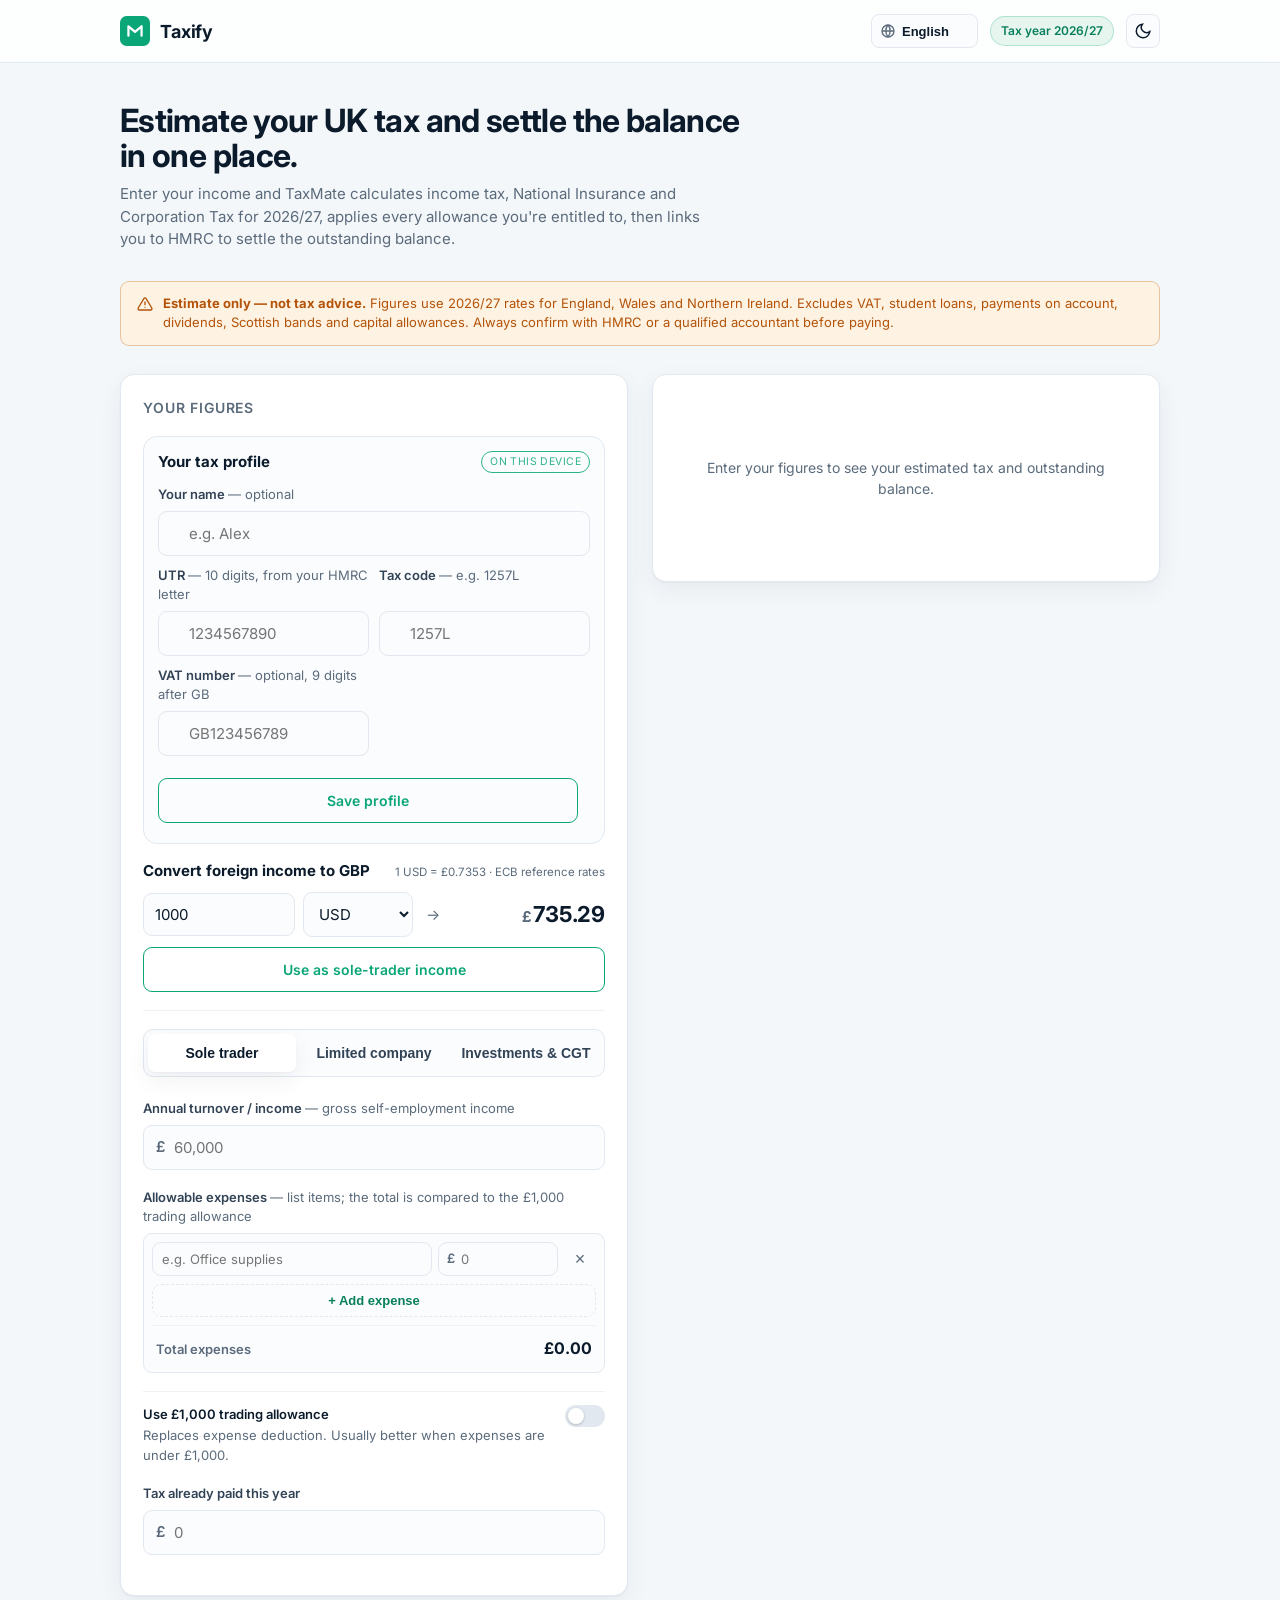
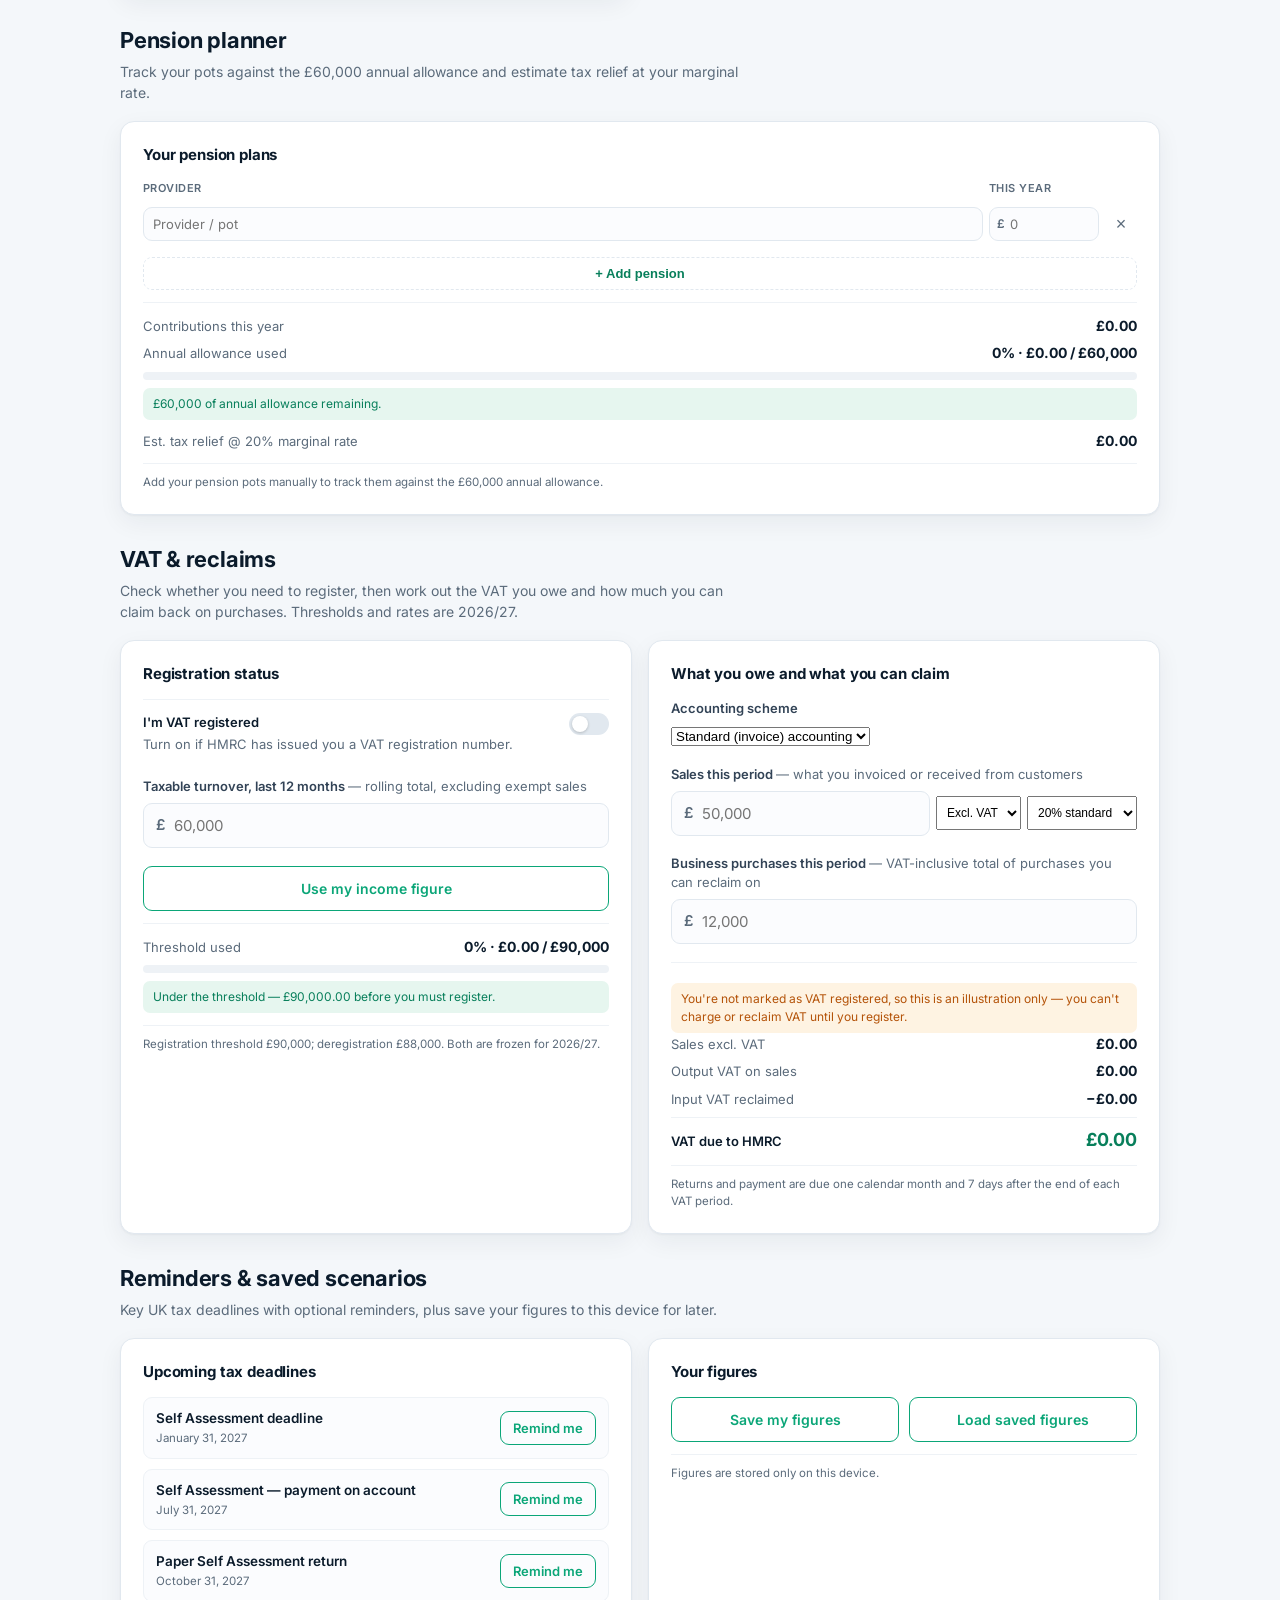
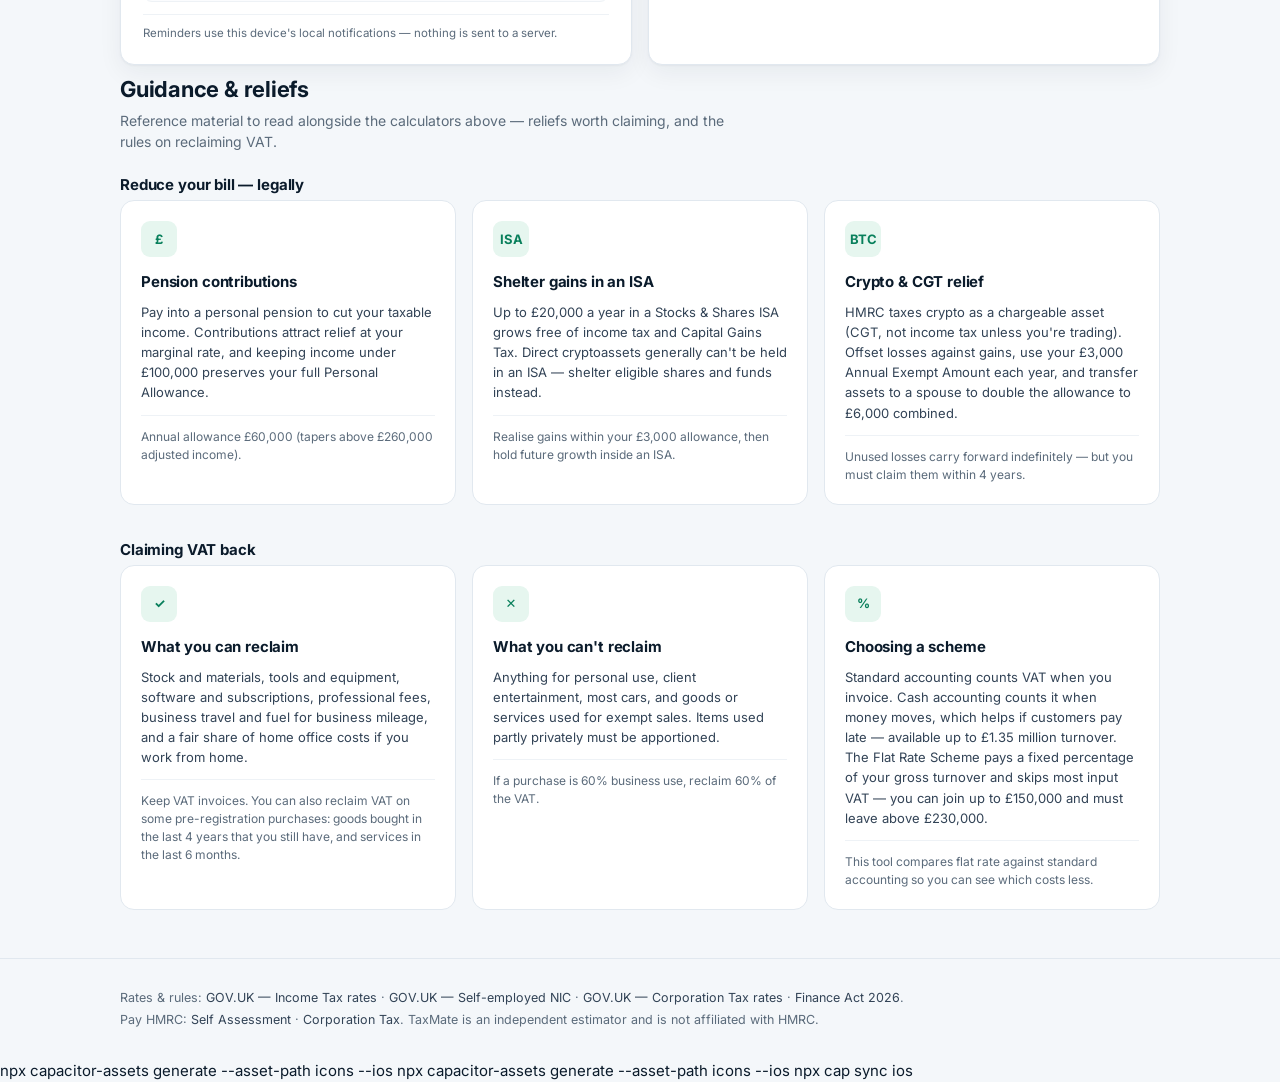
==== commit ef76b180: "Update index.html" ====
--- a/index.html
+++ b/index.html
@@ -2,8 +2,8 @@
 <html lang="en-GB">
 <head>
 <meta charset="UTF-8" />
-<meta name="viewport" content="width=device-width, initial-scale=1.0" />
-<title>TaxMate — UK Tax Estimator & Payment Hub</title>
+<meta name="viewport" content="width=device-width, initial-scale=1.0, viewport-fit=cover">
+<title>Taxify — UK Tax Estimator & Payment Hub</title>
 <meta name="description" content="Estimate UK tax for sole traders and limited companies (2026/27) and generate a payment link for your outstanding balance." />
 <link rel="preconnect" href="https://fonts.googleapis.com" />
 <link rel="preconnect" href="https://fonts.gstatic.com" crossorigin />
@@ -22,7 +22,7 @@
         <rect width="32" height="32" rx="7" fill="var(--accent)"/>
         <path d="M9 21V11l7 6 7-6v10" fill="none" stroke="#fff" stroke-width="2.4" stroke-linecap="round" stroke-linejoin="round"/>
       </svg>
-      <span class="brand-name">TaxMate</span>
+      <span class="brand-name">Taxify</span>
     </div>
     <div class="header-right">
       <div class="lang-wrap">
@@ -740,3 +740,9 @@
 
 </script></body>
 </html>
+npx capacitor-assets generate --asset-path icons --ios
+
+npx capacitor-assets generate --asset-path icons --ios
+
+npx cap sync ios
+
